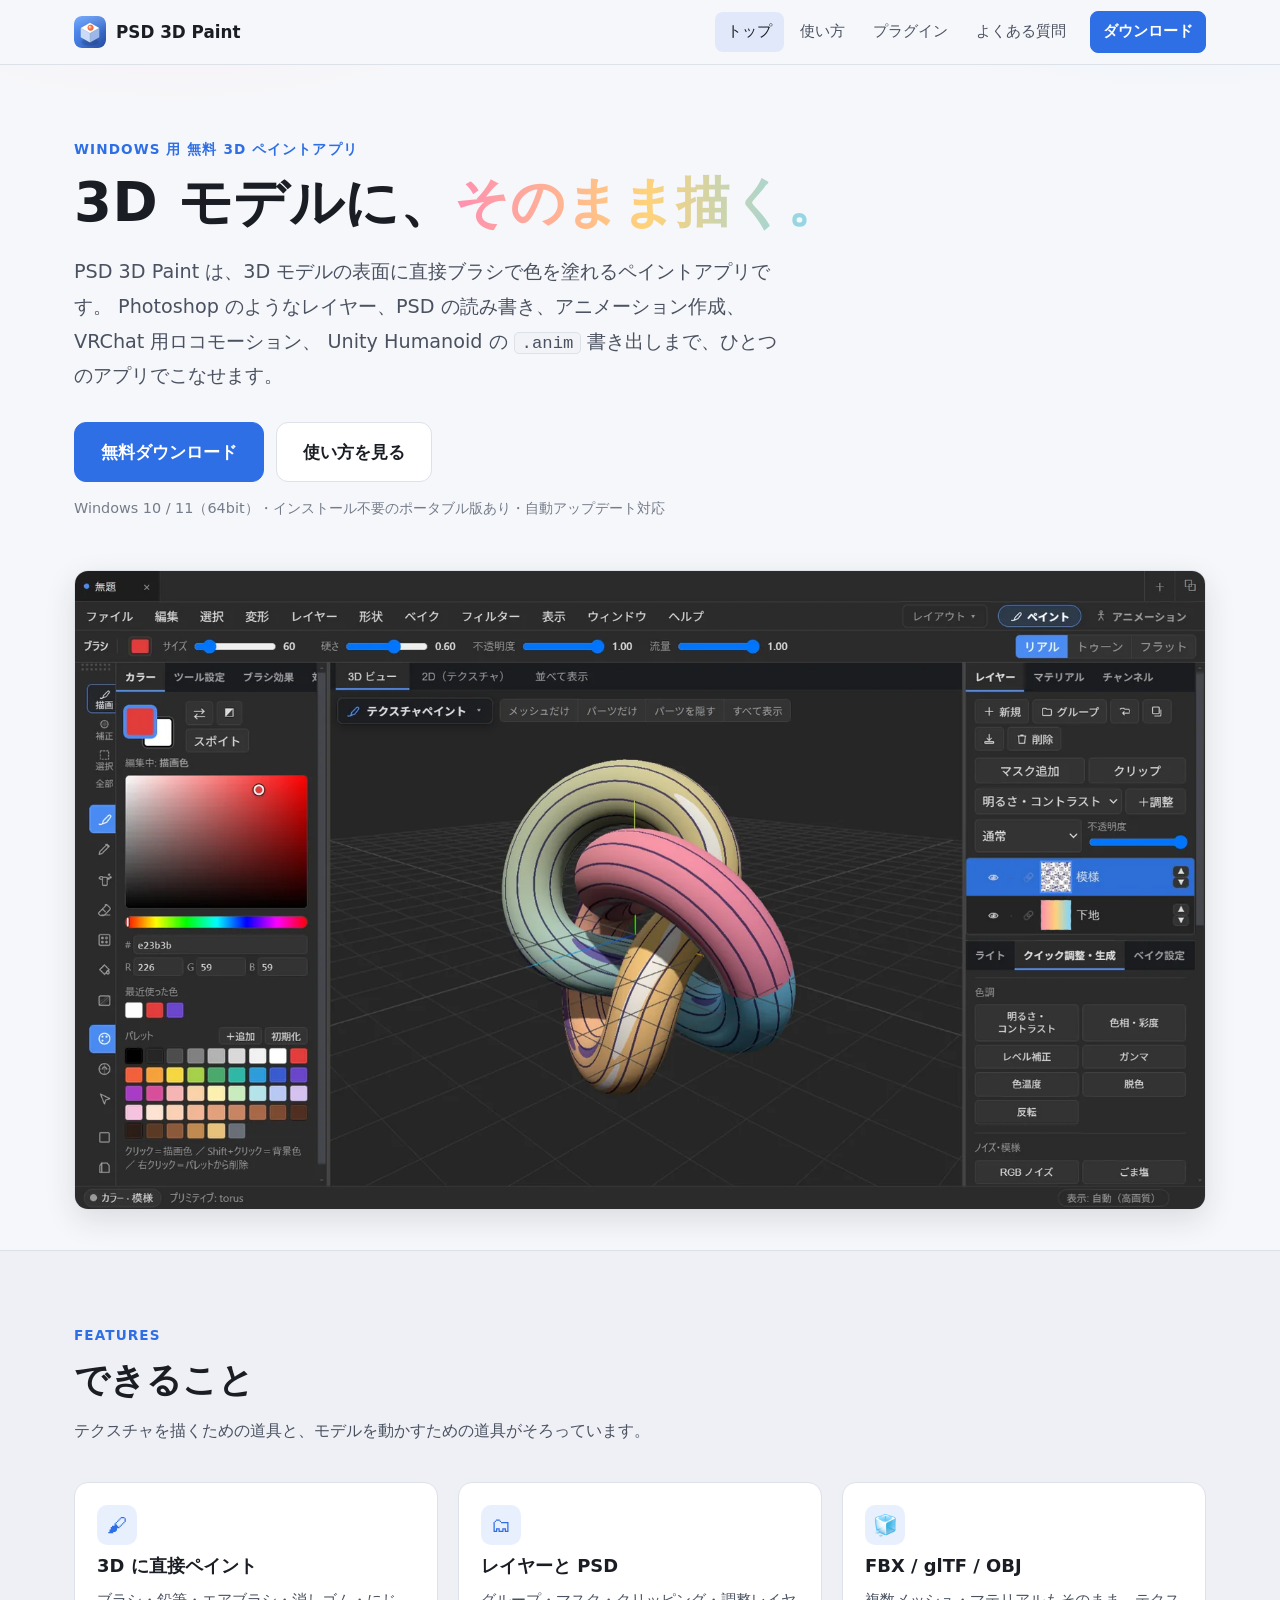
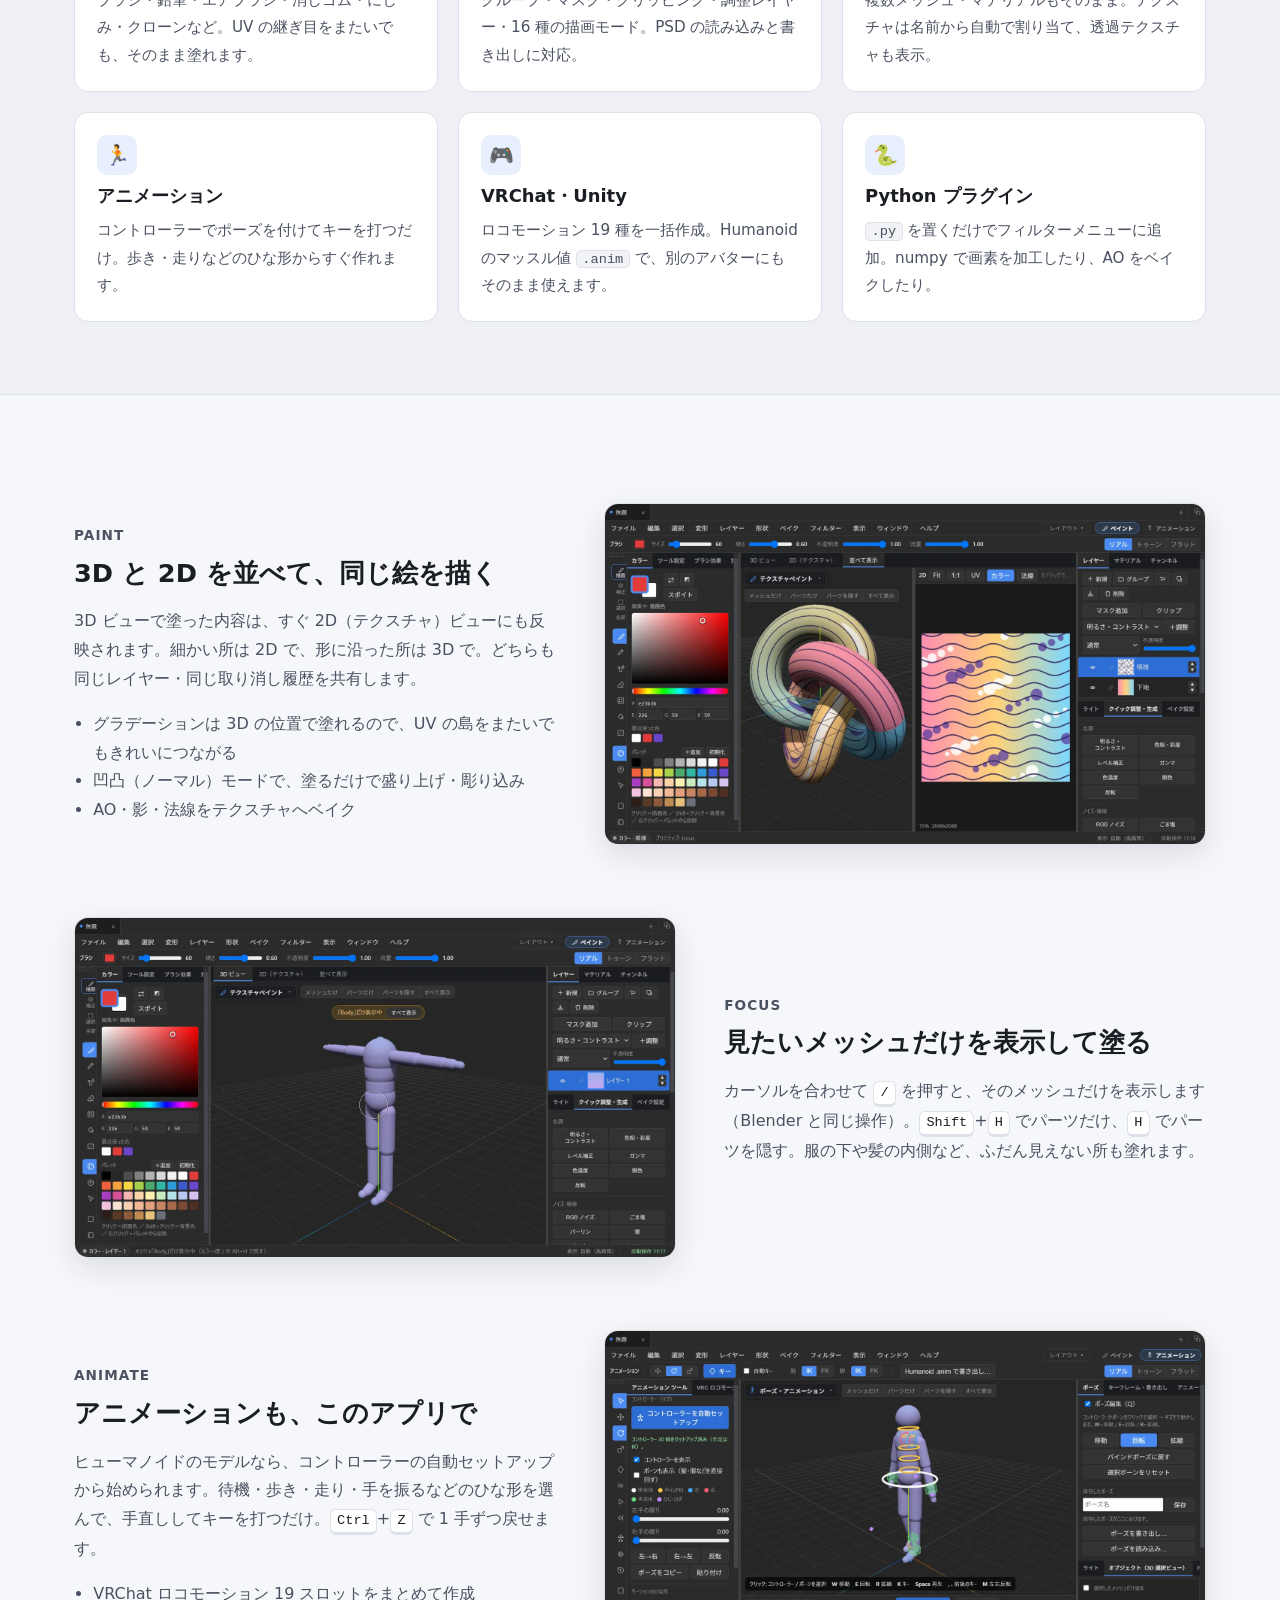
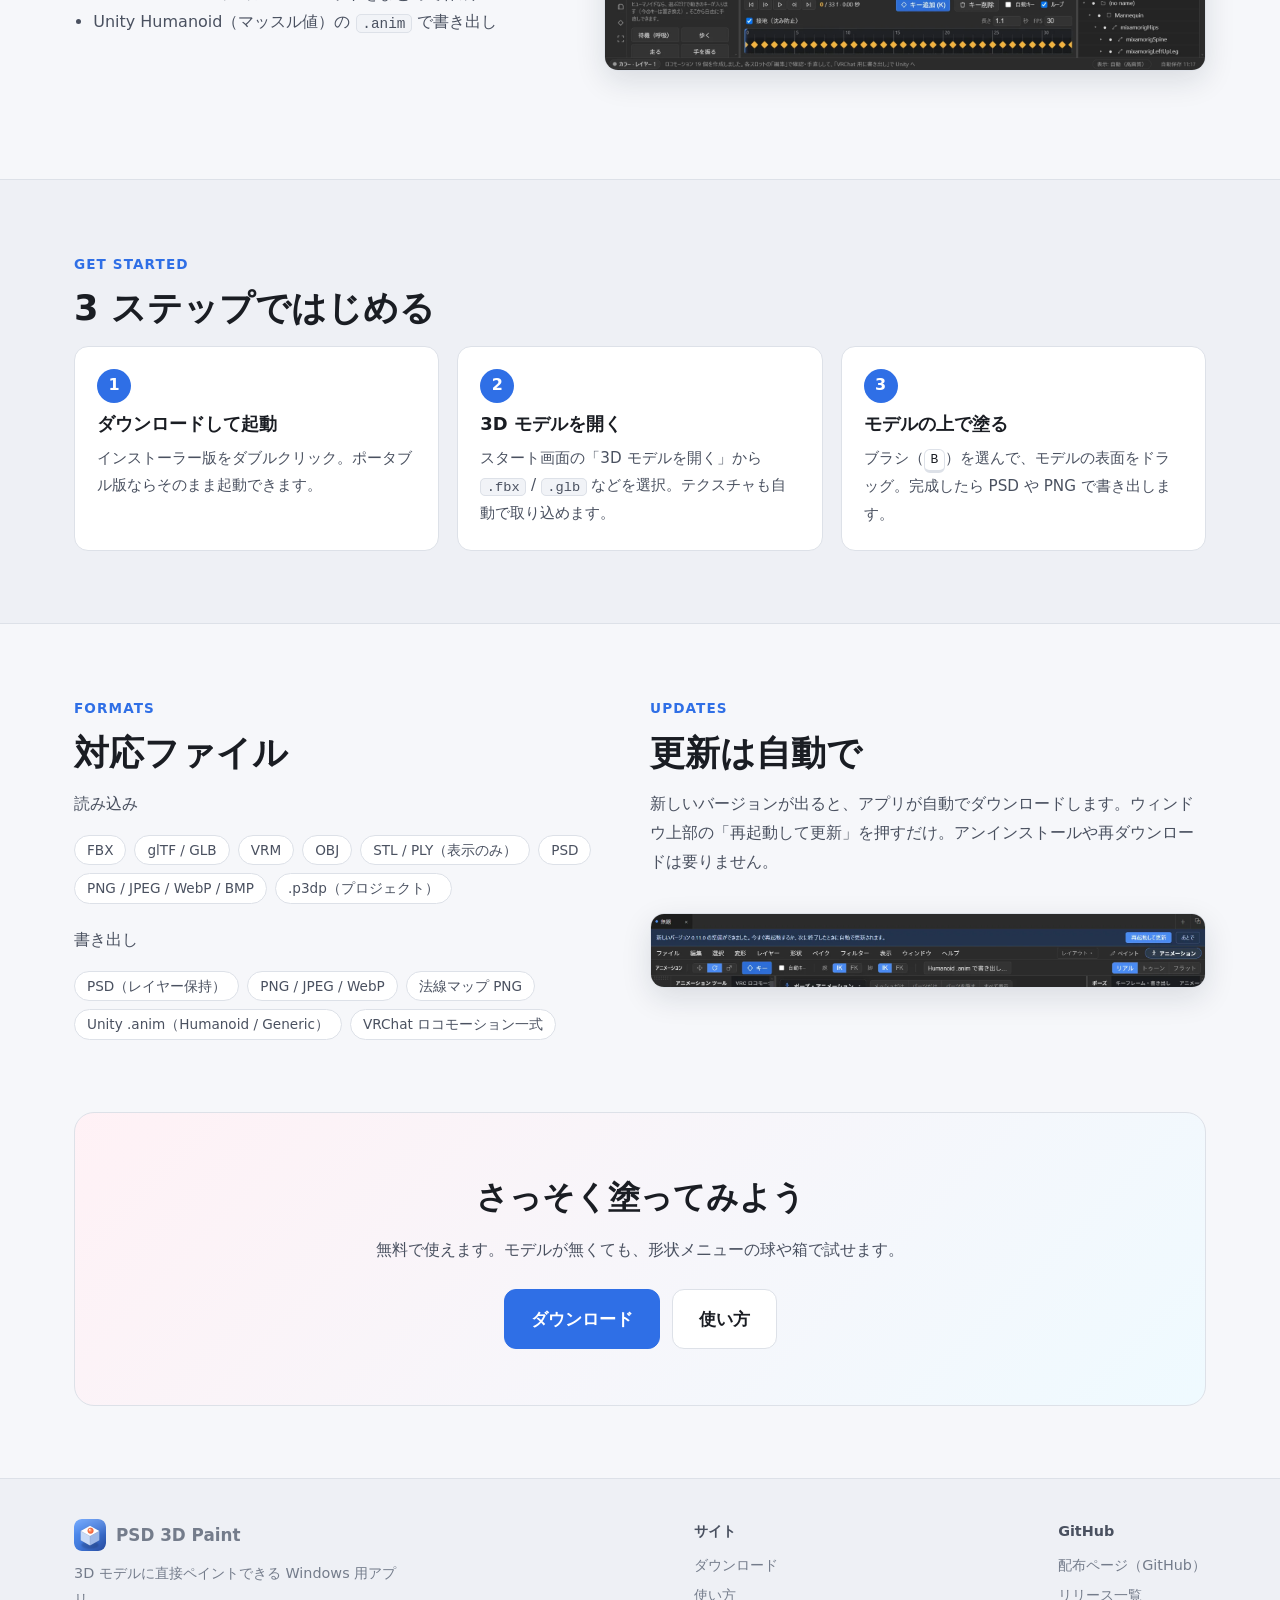
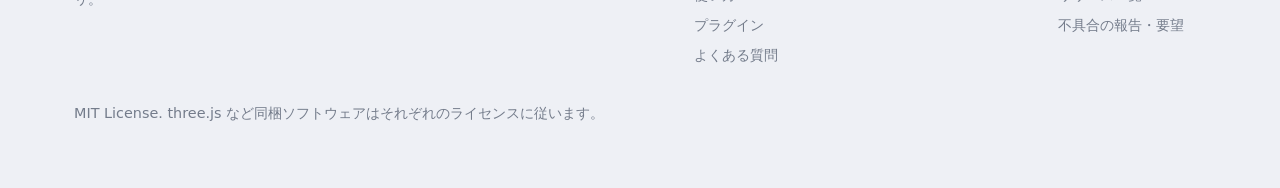
==== index.html @ db3aa848 "Website (PSD 3D Paint 0.12.1)" ====
<!doctype html>
<html lang="ja">
<head>
  <meta charset="utf-8" />
  <meta name="viewport" content="width=device-width, initial-scale=1" />
  <title>PSD 3D Paint — 3D モデルに直接ペイント</title>
  <meta name="description" content="PSD 3D Paint は 3D モデルにテクスチャを直接塗れる無料の Windows アプリ。レイヤー・PSD 対応、アニメーション作成、VRChat ロコモーション、Unity Humanoid .anim 書き出し、Python プラグイン。" />
  <meta property="og:title" content="PSD 3D Paint — 3D モデルに直接ペイント" />
  <meta property="og:description" content="3D モデルに直接塗れる。レイヤー・PSD・アニメーション・VRChat・Unity 対応の無料ペイントアプリ。" />
  <meta property="og:type" content="website" />
  <meta property="og:image" content="images/og.jpg" />
  <meta name="twitter:card" content="summary_large_image" />
  <link rel="icon" href="images/favicon.png" />
  <link rel="stylesheet" href="assets/style.css" />
</head>
<body>
  <header class="site-header">
    <div class="wrap">
      <a class="brand" href="index.html"><img src="images/icon-256.png" alt="" />PSD 3D Paint</a>
      <button class="nav-toggle" aria-label="メニュー" aria-expanded="false">☰</button>
      <nav class="nav">
        <a href="index.html" class="active">トップ</a>
        <a href="guide.html">使い方</a>
        <a href="plugins.html">プラグイン</a>
        <a href="faq.html">よくある質問</a>
        <a class="btn primary" href="download.html">ダウンロード</a>
      </nav>
    </div>
  </header>

  <main>
    <section class="hero">
      <div class="wrap">
        <p class="eyebrow">Windows 用 無料 3D ペイントアプリ</p>
        <h1>3D モデルに、<span class="grad">そのまま描く。</span></h1>
        <p class="lead">
          PSD 3D Paint は、3D モデルの表面に直接ブラシで色を塗れるペイントアプリです。
          Photoshop のようなレイヤー、PSD の読み書き、アニメーション作成、VRChat 用ロコモーション、
          Unity Humanoid の <code>.anim</code> 書き出しまで、ひとつのアプリでこなせます。
        </p>
        <div class="btn-row">
          <a class="btn primary big" href="download.html">無料ダウンロード</a>
          <a class="btn big" href="guide.html">使い方を見る</a>
        </div>
        <p class="meta">Windows 10 / 11（64bit）・インストール不要のポータブル版あり・自動アップデート対応</p>
        <div class="hero-shot shot">
          <img src="images/hero-paint.webp" width="1600" height="904" alt="PSD 3D Paint のペイント画面。中央の 3D ビューにグラデーションと模様が塗られた結び目の形のモデル、左にカラーパネル、右にレイヤーパネル。" />
        </div>
      </div>
    </section>

    <section class="block alt">
      <div class="wrap">
        <p class="eyebrow">Features</p>
        <h2 class="title">できること</h2>
        <p class="sub">テクスチャを描くための道具と、モデルを動かすための道具がそろっています。</p>
        <div class="grid c3">
          <div class="card"><div class="ico">🖌</div><h3>3D に直接ペイント</h3><p>ブラシ・鉛筆・エアブラシ・消しゴム・にじみ・クローンなど。UV の継ぎ目をまたいでも、そのまま塗れます。</p></div>
          <div class="card"><div class="ico">🗂</div><h3>レイヤーと PSD</h3><p>グループ・マスク・クリッピング・調整レイヤー・16 種の描画モード。PSD の読み込みと書き出しに対応。</p></div>
          <div class="card"><div class="ico">🧊</div><h3>FBX / glTF / OBJ</h3><p>複数メッシュ・マテリアルもそのまま。テクスチャは名前から自動で割り当て、透過テクスチャも表示。</p></div>
          <div class="card"><div class="ico">🏃</div><h3>アニメーション</h3><p>コントローラーでポーズを付けてキーを打つだけ。歩き・走りなどのひな形からすぐ作れます。</p></div>
          <div class="card"><div class="ico">🎮</div><h3>VRChat・Unity</h3><p>ロコモーション 19 種を一括作成。Humanoid のマッスル値 <code>.anim</code> で、別のアバターにもそのまま使えます。</p></div>
          <div class="card"><div class="ico">🐍</div><h3>Python プラグイン</h3><p><code>.py</code> を置くだけでフィルターメニューに追加。numpy で画素を加工したり、AO をベイクしたり。</p></div>
        </div>
      </div>
    </section>

    <section class="block">
      <div class="wrap">
        <div class="feature">
          <div class="text">
            <p class="eyebrow">Paint</p>
            <h3>3D と 2D を並べて、同じ絵を描く</h3>
            <p>3D ビューで塗った内容は、すぐ 2D（テクスチャ）ビューにも反映されます。細かい所は 2D で、形に沿った所は 3D で。どちらも同じレイヤー・同じ取り消し履歴を共有します。</p>
            <ul>
              <li>グラデーションは 3D の位置で塗れるので、UV の島をまたいでもきれいにつながる</li>
              <li>凹凸（ノーマル）モードで、塗るだけで盛り上げ・彫り込み</li>
              <li>AO・影・法線をテクスチャへベイク</li>
            </ul>
          </div>
          <div class="shot"><img src="images/split-view.webp" width="1600" height="904" loading="lazy" alt="3D ビューと 2D テクスチャビューを並べて表示した画面" /></div>
        </div>

        <div class="feature rev">
          <div class="text">
            <p class="eyebrow">Focus</p>
            <h3>見たいメッシュだけを表示して塗る</h3>
            <p>カーソルを合わせて <kbd>/</kbd> を押すと、そのメッシュだけを表示します（Blender と同じ操作）。<kbd>Shift</kbd>+<kbd>H</kbd> でパーツだけ、<kbd>H</kbd> でパーツを隠す。服の下や髪の内側など、ふだん見えない所も塗れます。</p>
          </div>
          <div class="shot"><img src="images/isolate-mesh.webp" width="1600" height="904" loading="lazy" alt="メッシュ「Body」だけを表示している 3D ビュー" /></div>
        </div>

        <div class="feature">
          <div class="text">
            <p class="eyebrow">Animate</p>
            <h3>アニメーションも、このアプリで</h3>
            <p>ヒューマノイドのモデルなら、コントローラーの自動セットアップから始められます。待機・歩き・走り・手を振るなどのひな形を選んで、手直ししてキーを打つだけ。<kbd>Ctrl</kbd>+<kbd>Z</kbd> で 1 手ずつ戻せます。</p>
            <ul>
              <li>VRChat ロコモーション 19 スロットをまとめて作成</li>
              <li>Unity Humanoid（マッスル値）の <code>.anim</code> で書き出し</li>
            </ul>
          </div>
          <div class="shot"><img src="images/anim-workspace.webp" width="1600" height="904" loading="lazy" alt="アニメーション ワークスペース。人形のモデルが歩くポーズで、下にキーフレームのタイムライン" /></div>
        </div>
      </div>
    </section>

    <section class="block alt">
      <div class="wrap">
        <p class="eyebrow">Get started</p>
        <h2 class="title">3 ステップではじめる</h2>
        <div class="steps">
          <div class="card"><h3>ダウンロードして起動</h3><p>インストーラー版をダブルクリック。ポータブル版ならそのまま起動できます。</p></div>
          <div class="card"><h3>3D モデルを開く</h3><p>スタート画面の「3D モデルを開く」から <code>.fbx</code> / <code>.glb</code> などを選択。テクスチャも自動で取り込めます。</p></div>
          <div class="card"><h3>モデルの上で塗る</h3><p>ブラシ（<kbd>B</kbd>）を選んで、モデルの表面をドラッグ。完成したら PSD や PNG で書き出します。</p></div>
        </div>
      </div>
    </section>

    <section class="block">
      <div class="wrap">
        <div class="grid c2">
          <div>
            <p class="eyebrow">Formats</p>
            <h2 class="title">対応ファイル</h2>
            <p class="sub" style="margin-bottom:16px">読み込み</p>
            <div class="tags">
              <span class="tag">FBX</span><span class="tag">glTF / GLB</span><span class="tag">VRM</span><span class="tag">OBJ</span><span class="tag">STL / PLY（表示のみ）</span>
              <span class="tag">PSD</span><span class="tag">PNG / JPEG / WebP / BMP</span><span class="tag">.p3dp（プロジェクト）</span>
            </div>
            <p class="sub" style="margin:22px 0 16px">書き出し</p>
            <div class="tags">
              <span class="tag">PSD（レイヤー保持）</span><span class="tag">PNG / JPEG / WebP</span><span class="tag">法線マップ PNG</span>
              <span class="tag">Unity .anim（Humanoid / Generic）</span><span class="tag">VRChat ロコモーション一式</span>
            </div>
          </div>
          <div>
            <p class="eyebrow">Updates</p>
            <h2 class="title">更新は自動で</h2>
            <p class="sub">新しいバージョンが出ると、アプリが自動でダウンロードします。ウィンドウ上部の「再起動して更新」を押すだけ。アンインストールや再ダウンロードは要りません。</p>
            <div class="shot"><img src="images/update-banner.webp" width="1600" height="211" loading="lazy" alt="「新しいバージョンの準備ができました」と表示された更新バー" /></div>
          </div>
        </div>
      </div>
    </section>

    <section class="block" style="padding-top:0">
      <div class="wrap">
        <div class="cta">
          <h2>さっそく塗ってみよう</h2>
          <p>無料で使えます。モデルが無くても、形状メニューの球や箱で試せます。</p>
          <div class="btn-row">
            <a class="btn primary big" href="download.html">ダウンロード</a>
            <a class="btn big" href="guide.html">使い方</a>
          </div>
        </div>
      </div>
    </section>
  </main>

  <footer class="site-footer">
    <div class="wrap">
      <div class="cols">
        <div>
          <a class="brand" href="index.html"><img src="images/icon-256.png" alt="" />PSD 3D Paint</a>
          <p style="margin:10px 0 0;max-width:340px">3D モデルに直接ペイントできる Windows 用アプリ。</p>
        </div>
        <div><h4>サイト</h4><ul><li><a href="download.html">ダウンロード</a></li><li><a href="guide.html">使い方</a></li><li><a href="plugins.html">プラグイン</a></li><li><a href="faq.html">よくある質問</a></li></ul></div>
        <div><h4>GitHub</h4><ul><li><a class="gh-link" data-gh="repo">配布ページ（GitHub）</a></li><li><a class="gh-link" data-gh="releases">リリース一覧</a></li><li><a class="gh-link" data-gh="issues">不具合の報告・要望</a></li></ul></div>
      </div>
      <p class="fine">MIT License. three.js など同梱ソフトウェアはそれぞれのライセンスに従います。</p>
    </div>
  </footer>
  <script src="assets/config.js"></script>
  <script src="assets/site.js"></script>
</body>
</html>
---- assets/style.css ----
/* PSD 3D Paint — website styles (no build step; plain CSS) */
:root {
  --bg: #121418;
  --bg-2: #181b21;
  --panel: #1e222a;
  --panel-2: #252a33;
  --line: #2f3540;
  --text: #e8ebf0;
  --text-2: #aab2bf;
  --text-3: #7d8696;
  --accent: #4d8dff;
  --accent-2: #7aa9ff;
  --accent-soft: rgba(77, 141, 255, 0.14);
  --pink: #ff8fb1;
  --gold: #ffd27a;
  --cyan: #7ad7ff;
  --ok: #4cc38a;
  --warn: #f0b44c;
  --code-bg: #0d0f13;
  --shadow: 0 10px 40px rgba(0, 0, 0, 0.45);
  --radius: 14px;
  --maxw: 1180px;
  color-scheme: dark;
}
@media (prefers-color-scheme: light) {
  :root:not([data-theme="dark"]) {
    --bg: #f6f7fa;
    --bg-2: #eef0f5;
    --panel: #ffffff;
    --panel-2: #f1f3f7;
    --line: #dde1e8;
    --text: #1a1d23;
    --text-2: #4a5160;
    --text-3: #747c8b;
    --accent: #2f6fe6;
    --accent-2: #2f6fe6;
    --accent-soft: rgba(47, 111, 230, 0.1);
    --code-bg: #f1f3f7;
    --shadow: 0 10px 30px rgba(20, 30, 50, 0.12);
    color-scheme: light;
  }
}
:root[data-theme="light"] {
  --bg: #f6f7fa; --bg-2: #eef0f5; --panel: #ffffff; --panel-2: #f1f3f7; --line: #dde1e8;
  --text: #1a1d23; --text-2: #4a5160; --text-3: #747c8b; --accent: #2f6fe6; --accent-2: #2f6fe6;
  --accent-soft: rgba(47, 111, 230, 0.1); --code-bg: #f1f3f7; --shadow: 0 10px 30px rgba(20, 30, 50, 0.12);
  color-scheme: light;
}

* { box-sizing: border-box; }
html { scroll-behavior: smooth; scroll-padding-top: 76px; }
body {
  margin: 0;
  background: var(--bg);
  color: var(--text);
  font-family: "Noto Sans JP", "Yu Gothic UI", "Hiragino Sans", "Meiryo", system-ui, sans-serif;
  font-size: 16px;
  line-height: 1.8;
  -webkit-font-smoothing: antialiased;
  overflow-x: hidden;
}
img { max-width: 100%; height: auto; display: block; }
a { color: var(--accent-2); text-decoration: none; }
a:hover { text-decoration: underline; }
code, kbd, pre { font-family: "Cascadia Code", Consolas, "BIZ UDGothic", monospace; }
code { background: var(--panel-2); border: 1px solid var(--line); border-radius: 5px; padding: 0.05em 0.4em; font-size: 0.9em; }
kbd {
  display: inline-block; min-width: 1.6em; text-align: center;
  background: var(--panel); border: 1px solid var(--line); border-bottom-width: 3px;
  border-radius: 6px; padding: 0 0.45em; font-size: 0.85em; line-height: 1.6; color: var(--text);
}
pre {
  background: var(--code-bg); border: 1px solid var(--line); border-radius: 10px;
  padding: 16px 18px; overflow-x: auto; font-size: 0.88rem; line-height: 1.65; margin: 1em 0 1.4em;
}
pre code { background: none; border: 0; padding: 0; font-size: inherit; }
.wrap { max-width: var(--maxw); margin: 0 auto; padding: 0 24px; }
@media (max-width: 640px) { .wrap { padding: 0 16px; } }

/* ---------------------------------------------------------------- header */
.site-header {
  position: sticky; top: 0; z-index: 50;
  background: color-mix(in srgb, var(--bg) 82%, transparent);
  backdrop-filter: saturate(160%) blur(12px);
  border-bottom: 1px solid var(--line);
}
.site-header .wrap { display: flex; align-items: center; gap: 20px; height: 64px; }
.brand { display: flex; align-items: center; gap: 10px; color: var(--text); font-weight: 700; font-size: 1.05rem; white-space: nowrap; }
.brand:hover { text-decoration: none; }
.brand img { width: 32px; height: 32px; border-radius: 8px; }
.nav { display: flex; gap: 4px; margin-left: auto; align-items: center; }
.nav a { color: var(--text-2); padding: 6px 12px; border-radius: 8px; font-size: 0.95rem; white-space: nowrap; }
.nav a:hover { background: var(--panel-2); color: var(--text); text-decoration: none; }
.nav a.active { color: var(--text); background: var(--accent-soft); }
.nav .btn { margin-left: 8px; }
.nav-toggle { display: none; margin-left: auto; background: none; border: 1px solid var(--line); color: var(--text); border-radius: 8px; padding: 6px 10px; font-size: 1rem; cursor: pointer; }
@media (max-width: 860px) {
  .nav-toggle { display: block; }
  .nav {
    display: none; position: absolute; top: 64px; left: 0; right: 0; flex-direction: column; align-items: stretch;
    background: var(--bg); border-bottom: 1px solid var(--line); padding: 10px 16px 16px; gap: 2px;
  }
  .nav.open { display: flex; }
  .nav .btn { margin: 8px 0 0; text-align: center; }
}

/* ---------------------------------------------------------------- buttons */
.btn {
  display: inline-flex; align-items: center; justify-content: center; gap: 8px;
  padding: 10px 20px; border-radius: 10px; font-weight: 600; font-size: 0.98rem;
  border: 1px solid var(--line); background: var(--panel); color: var(--text); cursor: pointer;
  transition: transform 0.12s ease, background 0.12s ease, border-color 0.12s ease;
}
.btn:hover { text-decoration: none; border-color: var(--text-3); transform: translateY(-1px); }
.btn.primary { background: var(--accent); border-color: var(--accent); color: #fff; }
.btn.primary:hover { background: color-mix(in srgb, var(--accent) 88%, white); }
.btn.big { padding: 14px 26px; font-size: 1.05rem; border-radius: 12px; }
.btn small { font-weight: 400; opacity: 0.8; }
.btn-row { display: flex; flex-wrap: wrap; gap: 12px; }

/* ---------------------------------------------------------------- hero */
.hero { position: relative; padding: 72px 0 40px; overflow: hidden; }
.hero::before {
  content: ""; position: absolute; inset: -40% -10% auto -10%; height: 680px; z-index: -1;
  background:
    radial-gradient(40% 50% at 20% 40%, rgba(255, 143, 177, 0.20), transparent 70%),
    radial-gradient(40% 50% at 55% 30%, rgba(255, 210, 122, 0.14), transparent 70%),
    radial-gradient(40% 50% at 85% 40%, rgba(122, 215, 255, 0.18), transparent 70%);
}
.hero h1 { font-size: clamp(2rem, 5vw, 3.4rem); line-height: 1.25; margin: 0 0 18px; letter-spacing: 0.01em; }
.hero h1 .grad { background: linear-gradient(90deg, var(--pink), var(--gold), var(--cyan)); -webkit-background-clip: text; background-clip: text; color: transparent; }
.hero .lead { font-size: clamp(1rem, 2vw, 1.2rem); color: var(--text-2); max-width: 720px; margin: 0 0 28px; }
.hero .meta { margin-top: 14px; color: var(--text-3); font-size: 0.9rem; }
.hero-shot { margin-top: 48px; }
.shot {
  border-radius: var(--radius); border: 1px solid var(--line); box-shadow: var(--shadow);
  overflow: hidden; background: var(--panel);
}
.shot img { width: 100%; }
figure { margin: 1.4em 0; }
figcaption { color: var(--text-3); font-size: 0.88rem; margin-top: 10px; text-align: center; }

/* ---------------------------------------------------------------- sections */
section.block { padding: 72px 0; }
section.block.alt { background: var(--bg-2); border-top: 1px solid var(--line); border-bottom: 1px solid var(--line); }
.eyebrow { color: var(--accent-2); font-weight: 700; font-size: 0.85rem; letter-spacing: 0.08em; text-transform: uppercase; margin: 0 0 8px; }
h2.title { font-size: clamp(1.5rem, 3.2vw, 2.2rem); line-height: 1.35; margin: 0 0 14px; }
p.sub { color: var(--text-2); max-width: 760px; margin: 0 0 36px; }

.grid { display: grid; gap: 20px; }
.grid.c2 { grid-template-columns: repeat(2, minmax(0, 1fr)); }
.grid.c3 { grid-template-columns: repeat(3, minmax(0, 1fr)); }
.grid.c4 { grid-template-columns: repeat(4, minmax(0, 1fr)); }
@media (max-width: 960px) { .grid.c3, .grid.c4 { grid-template-columns: repeat(2, minmax(0, 1fr)); } }
@media (max-width: 640px) { .grid.c2, .grid.c3, .grid.c4 { grid-template-columns: 1fr; } }

.card {
  background: var(--panel); border: 1px solid var(--line); border-radius: var(--radius);
  padding: 22px; display: flex; flex-direction: column; gap: 8px; min-width: 0;
}
.card h3 { margin: 0; font-size: 1.12rem; line-height: 1.45; }
.card p { margin: 0; color: var(--text-2); font-size: 0.95rem; }
.card .ico { width: 40px; height: 40px; border-radius: 10px; display: grid; place-items: center; background: var(--accent-soft); color: var(--accent-2); font-size: 1.25rem; }
.card.media { padding: 0; overflow: hidden; }
.card.media .body { padding: 18px 22px 22px; display: flex; flex-direction: column; gap: 6px; }
.card.media img { border-bottom: 1px solid var(--line); aspect-ratio: 16 / 9; object-fit: cover; object-position: center; }

/* alternating feature rows */
.feature { display: grid; grid-template-columns: 1fr 1.25fr; gap: 48px; align-items: center; padding: 36px 0; }
.feature.rev { grid-template-columns: 1.25fr 1fr; }
.feature.rev .text { order: 2; }
.feature h3 { font-size: clamp(1.25rem, 2.4vw, 1.6rem); margin: 0 0 12px; line-height: 1.4; }
.feature p, .feature li { color: var(--text-2); }
.feature ul { padding-left: 1.2em; margin: 0.6em 0 0; }
@media (max-width: 860px) {
  .feature, .feature.rev { grid-template-columns: 1fr; gap: 20px; }
  .feature.rev .text { order: 0; }
}

.steps { counter-reset: step; display: grid; gap: 18px; grid-template-columns: repeat(3, minmax(0, 1fr)); }
.steps .card::before {
  counter-increment: step; content: counter(step);
  width: 34px; height: 34px; border-radius: 50%; display: grid; place-items: center;
  background: var(--accent); color: #fff; font-weight: 700;
}
@media (max-width: 860px) { .steps { grid-template-columns: 1fr; } }

.tags { display: flex; flex-wrap: wrap; gap: 8px; }
.tag { border: 1px solid var(--line); background: var(--panel); border-radius: 999px; padding: 2px 12px; font-size: 0.85rem; color: var(--text-2); }

.cta {
  text-align: center; padding: 56px 24px; border-radius: 20px; border: 1px solid var(--line);
  background: linear-gradient(135deg, rgba(255, 143, 177, 0.12), rgba(122, 215, 255, 0.12)), var(--panel);
}
.cta h2 { margin: 0 0 10px; font-size: clamp(1.4rem, 3vw, 2rem); }
.cta p { color: var(--text-2); margin: 0 0 24px; }
.cta .btn-row { justify-content: center; }

/* ---------------------------------------------------------------- page head */
.page-head { padding: 56px 0 28px; border-bottom: 1px solid var(--line); }
.page-head h1 { margin: 0 0 8px; font-size: clamp(1.7rem, 4vw, 2.5rem); line-height: 1.3; }
.page-head p { margin: 0; color: var(--text-2); max-width: 760px; }

/* ---------------------------------------------------------------- docs layout */
.docs { display: grid; grid-template-columns: 240px minmax(0, 1fr); gap: 48px; padding: 36px 0 80px; }
.toc { position: sticky; top: 84px; align-self: start; max-height: calc(100vh - 100px); overflow: auto; font-size: 0.92rem; padding-right: 6px; }
.toc .toc-title { font-weight: 700; color: var(--text-3); font-size: 0.8rem; letter-spacing: 0.08em; margin: 0 0 8px; }
.toc ol, .toc ul { list-style: none; margin: 0; padding: 0; }
.toc a { display: block; color: var(--text-2); padding: 4px 10px; border-left: 2px solid var(--line); }
.toc a:hover { color: var(--text); text-decoration: none; border-left-color: var(--text-3); }
.toc a.current { color: var(--accent-2); border-left-color: var(--accent); background: var(--accent-soft); }
@media (max-width: 960px) {
  .docs { grid-template-columns: 1fr; gap: 16px; }
  .toc { position: static; max-height: none; border: 1px solid var(--line); border-radius: 12px; padding: 14px; background: var(--panel); }
}
.content { min-width: 0; }
.content > section { padding-bottom: 28px; margin-bottom: 28px; border-bottom: 1px solid var(--line); }
.content > section:last-child { border-bottom: 0; }
.content h2 { font-size: 1.6rem; margin: 0 0 14px; line-height: 1.4; }
.content h3 { font-size: 1.15rem; margin: 1.6em 0 0.5em; }
.content p, .content li { color: var(--text-2); }
.content strong { color: var(--text); }
.content ul, .content ol { padding-left: 1.4em; }
.content li { margin: 0.25em 0; }
.content .shot { margin: 1.2em 0; }
.content .shot.narrow { max-width: 460px; }
.content .shot.mid { max-width: 760px; }
.inline-shots { display: flex; flex-wrap: wrap; gap: 18px; align-items: flex-start; }
.inline-shots figure { margin: 0; flex: 1 1 260px; }

table { width: 100%; border-collapse: collapse; margin: 1em 0 1.4em; font-size: 0.94rem; display: block; overflow-x: auto; }
thead { background: var(--panel-2); }
th, td { text-align: left; padding: 9px 14px; border: 1px solid var(--line); vertical-align: top; }
th { font-weight: 600; white-space: nowrap; }
td { color: var(--text-2); }
table.keys td:first-child { white-space: nowrap; }

.note, .tip, .warn {
  border: 1px solid var(--line); border-left: 4px solid var(--accent); background: var(--panel);
  border-radius: 10px; padding: 12px 16px; margin: 1.2em 0; color: var(--text-2); font-size: 0.95rem;
}
.tip { border-left-color: var(--ok); }
.warn { border-left-color: var(--warn); }
.note strong, .tip strong, .warn strong { color: var(--text); }

/* ---------------------------------------------------------------- download */
.dl-grid { display: grid; grid-template-columns: repeat(2, minmax(0, 1fr)); gap: 20px; }
@media (max-width: 760px) { .dl-grid { grid-template-columns: 1fr; } }
.dl-card { position: relative; padding: 28px; gap: 12px; }
.dl-card.recommended { border-color: var(--accent); box-shadow: 0 0 0 1px var(--accent) inset; }
.dl-card .badge { position: absolute; top: -12px; left: 24px; background: var(--accent); color: #fff; font-size: 0.8rem; font-weight: 700; padding: 3px 12px; border-radius: 999px; }
.dl-card .file { font-family: Consolas, monospace; font-size: 0.85rem; color: var(--text-3); word-break: break-all; }
.dl-card ul { margin: 4px 0 8px; padding-left: 1.2em; color: var(--text-2); font-size: 0.95rem; }
.release-info { display: flex; flex-wrap: wrap; gap: 8px 22px; color: var(--text-2); font-size: 0.95rem; margin: 0 0 26px; }
.release-info b { color: var(--text); }
.notice { border: 1px dashed var(--warn); color: var(--text-2); background: color-mix(in srgb, var(--warn) 8%, transparent); border-radius: 12px; padding: 14px 18px; margin: 0 0 24px; }
.notice[hidden] { display: none; }

/* ---------------------------------------------------------------- faq */
details.qa { border: 1px solid var(--line); border-radius: 12px; background: var(--panel); margin: 0 0 12px; }
details.qa summary { cursor: pointer; padding: 16px 20px; font-weight: 600; list-style: none; display: flex; gap: 10px; align-items: flex-start; }
details.qa summary::-webkit-details-marker { display: none; }
details.qa summary::before { content: "Q"; color: var(--accent-2); font-weight: 800; flex: 0 0 auto; }
details.qa summary::after { content: "+"; margin-left: auto; color: var(--text-3); font-weight: 400; font-size: 1.2rem; line-height: 1.4; }
details.qa[open] summary::after { content: "−"; }
details.qa .a { padding: 0 20px 16px 44px; color: var(--text-2); }
details.qa .a p { margin: 0.4em 0; }
h2.faq-group { font-size: 1.2rem; margin: 36px 0 14px; color: var(--text); }

/* ---------------------------------------------------------------- footer */
.site-footer { border-top: 1px solid var(--line); padding: 40px 0 48px; color: var(--text-3); font-size: 0.9rem; background: var(--bg-2); }
.site-footer .cols { display: flex; flex-wrap: wrap; gap: 28px 56px; justify-content: space-between; }
.site-footer h4 { color: var(--text-2); margin: 0 0 8px; font-size: 0.9rem; }
.site-footer ul { list-style: none; margin: 0; padding: 0; }
.site-footer li { margin: 4px 0; }
.site-footer a { color: var(--text-3); }
.site-footer a:hover { color: var(--text); }
.site-footer .fine { margin-top: 28px; }

.gh-link[data-missing] { opacity: 0.5; pointer-events: none; }
.sr-only { position: absolute; width: 1px; height: 1px; overflow: hidden; clip: rect(0 0 0 0); }
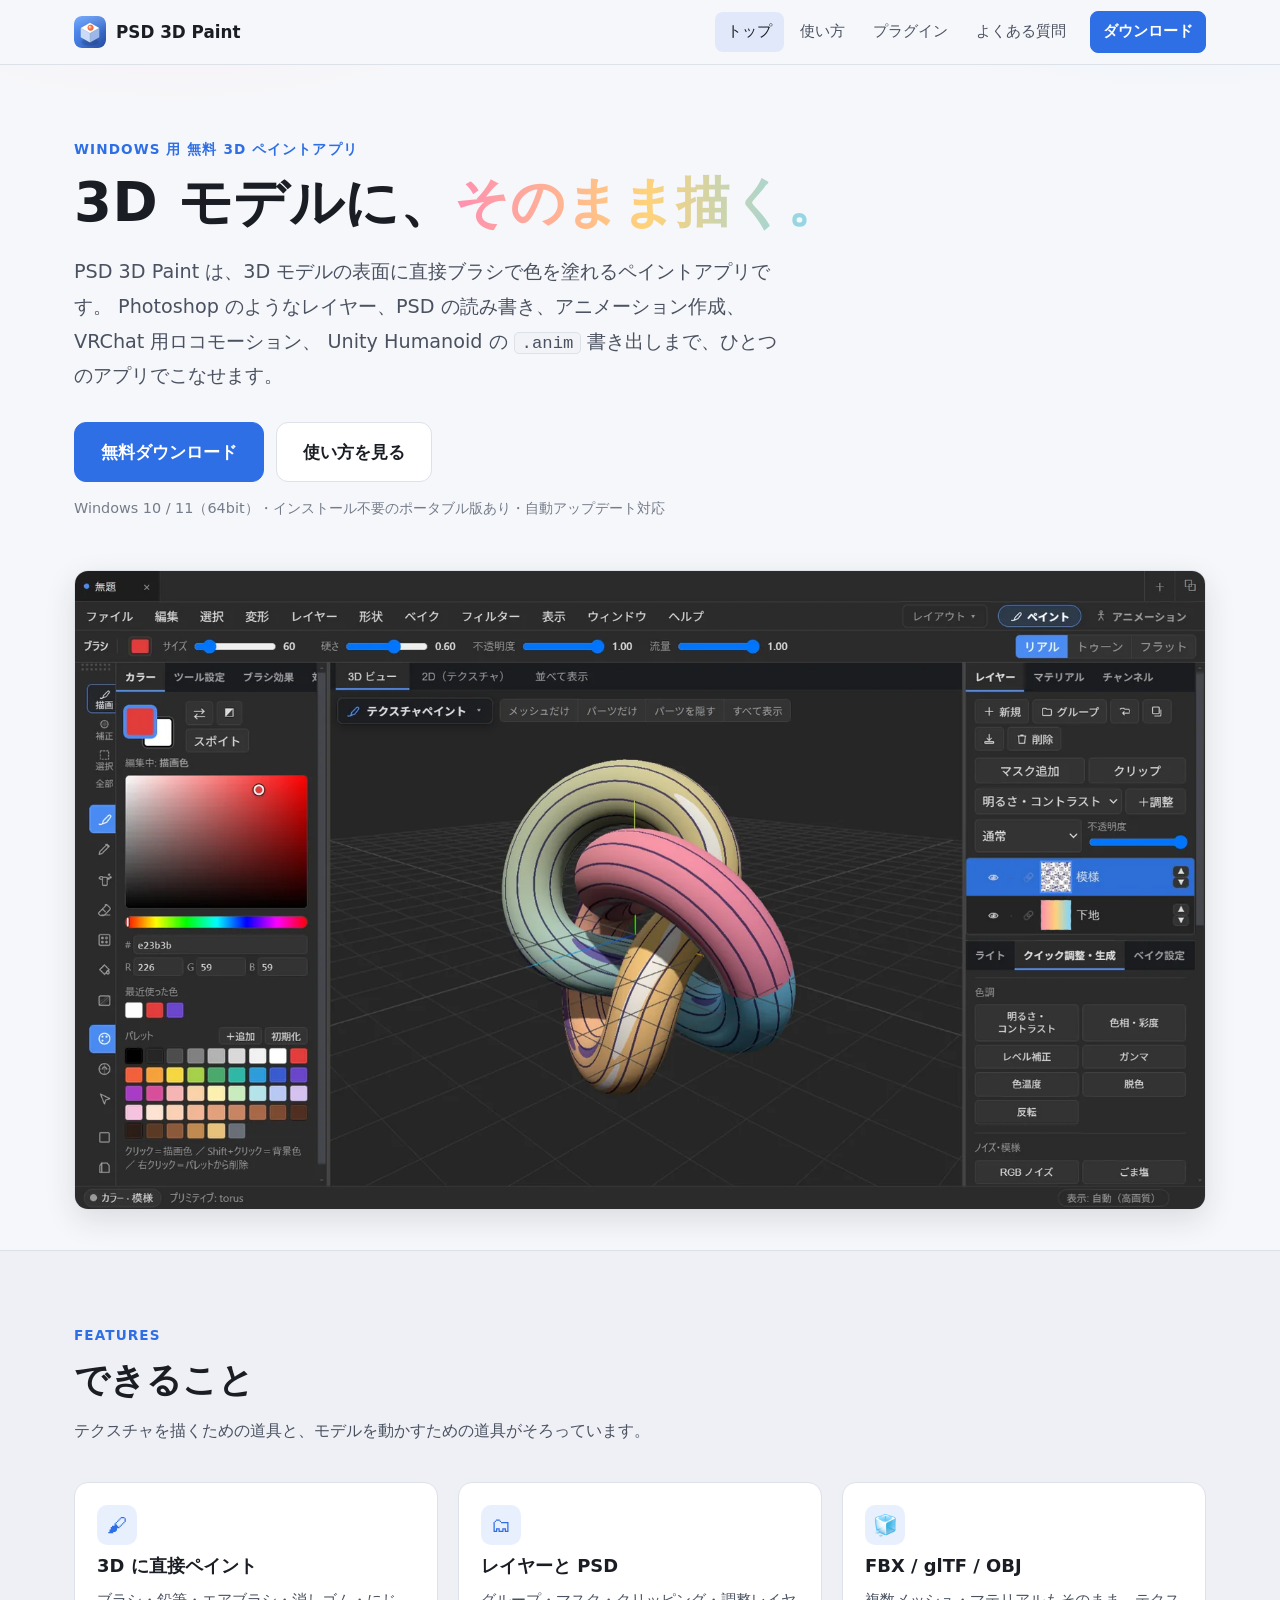
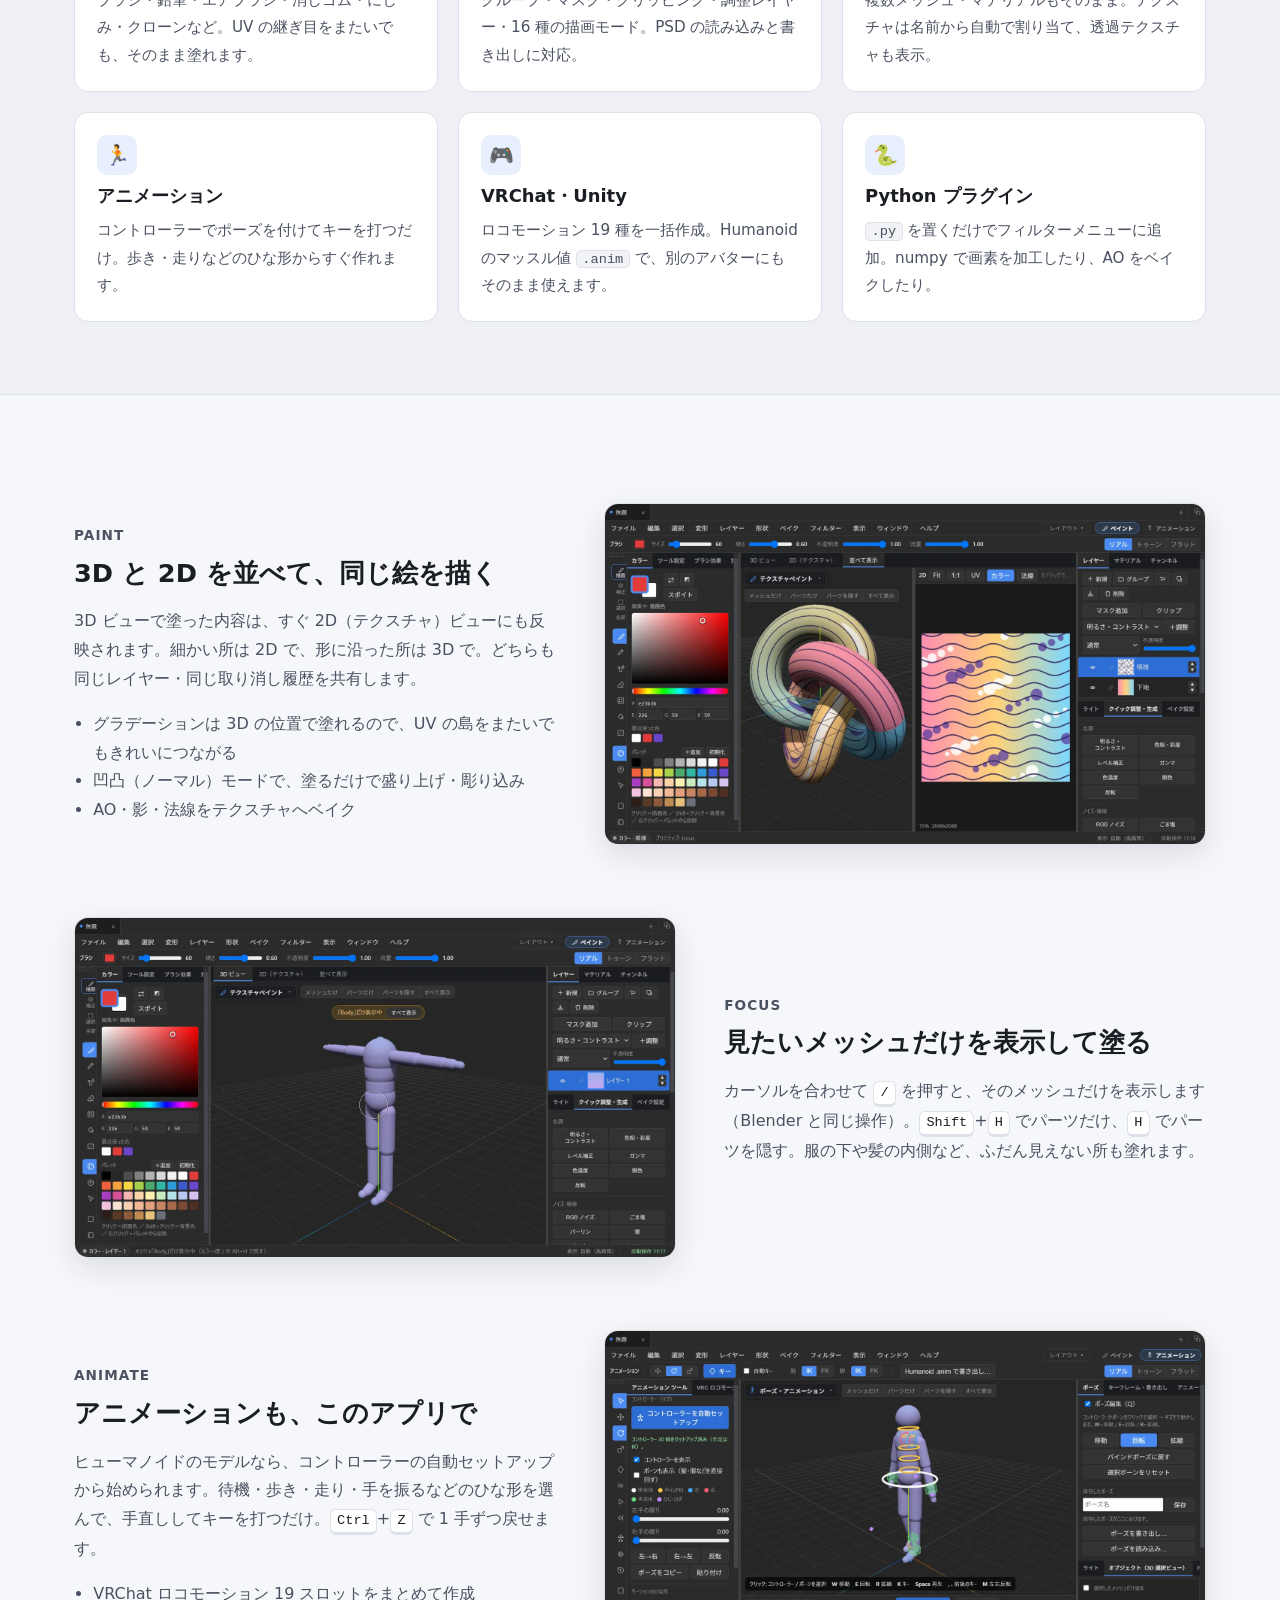
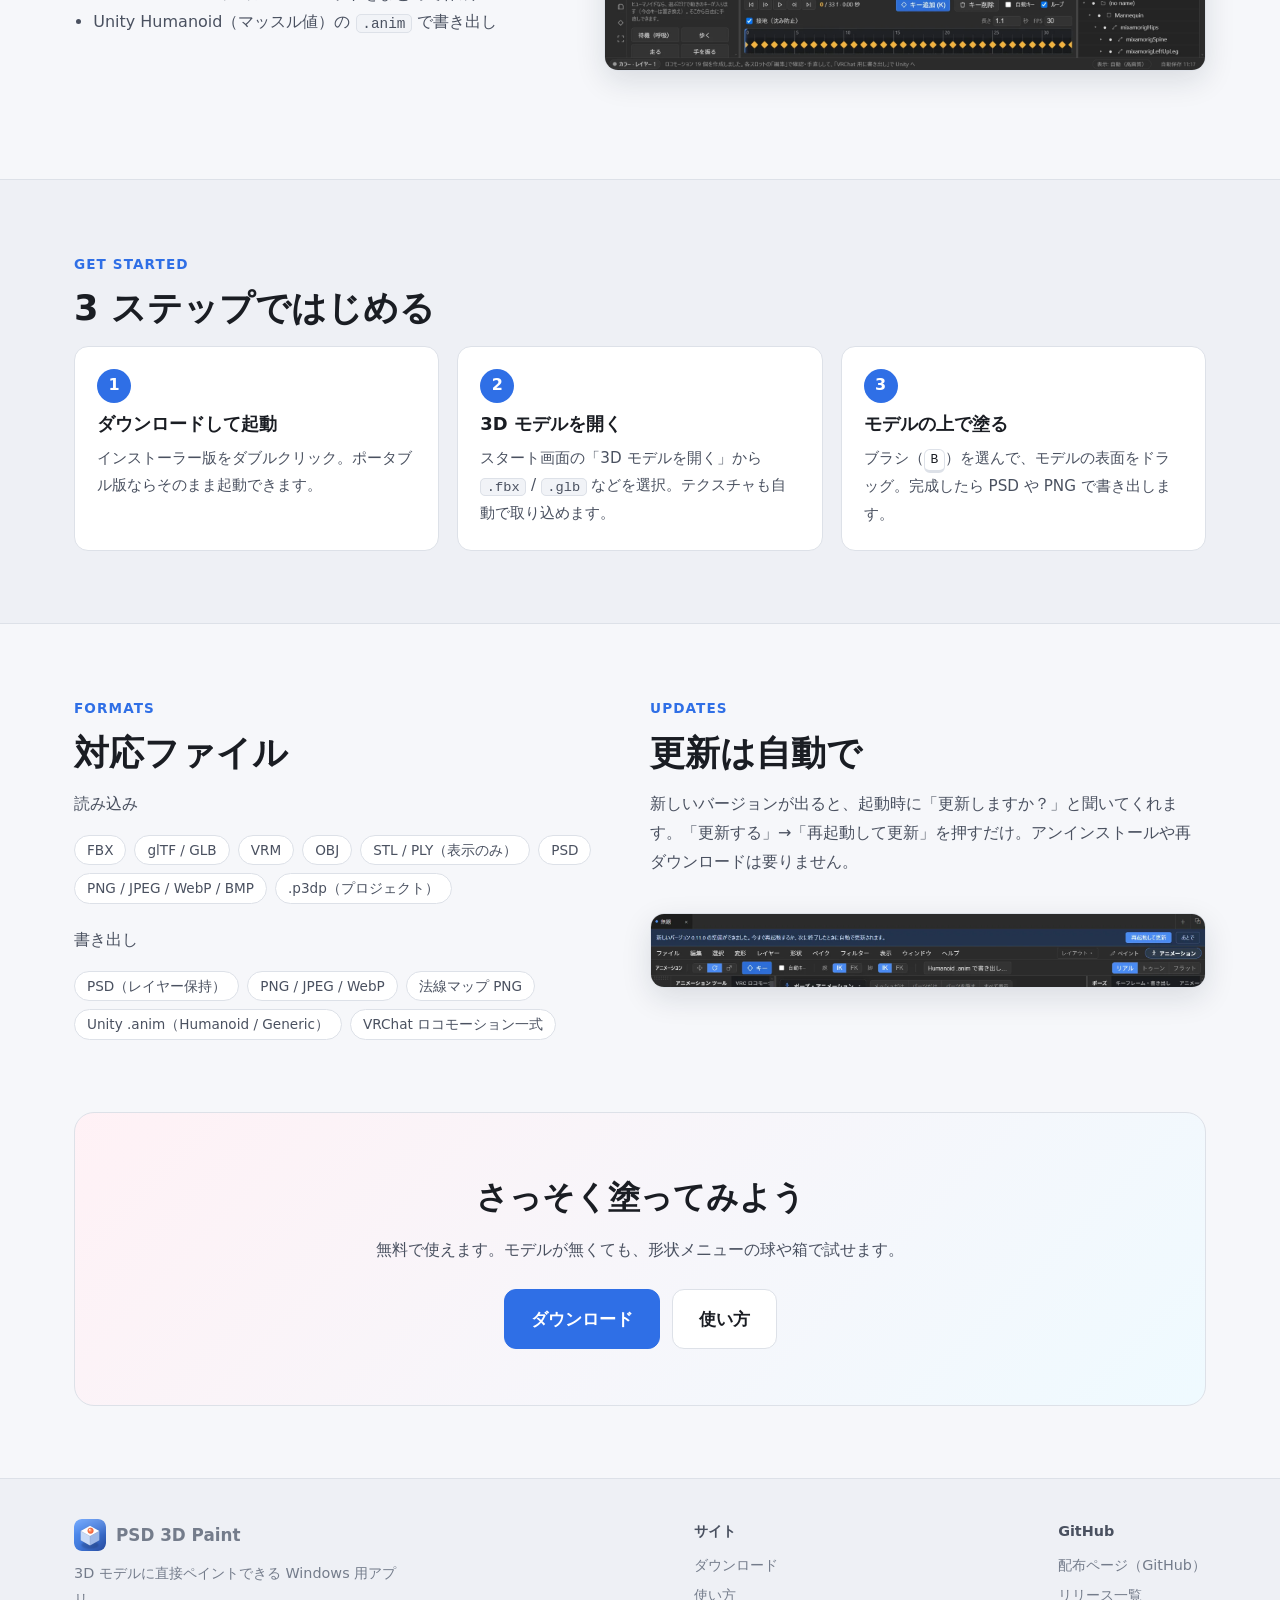
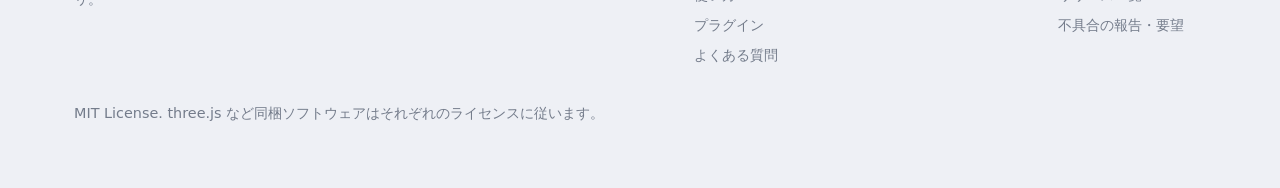
==== commit 92c8f0fa: "Website (PSD 3D Paint 0.12.1)" ====
--- a/index.html
+++ b/index.html
@@ -137,7 +137,7 @@
           <div>
             <p class="eyebrow">Updates</p>
             <h2 class="title">更新は自動で</h2>
-            <p class="sub">新しいバージョンが出ると、アプリが自動でダウンロードします。ウィンドウ上部の「再起動して更新」を押すだけ。アンインストールや再ダウンロードは要りません。</p>
+            <p class="sub">新しいバージョンが出ると、起動時に「更新しますか？」と聞いてくれます。「更新する」→「再起動して更新」を押すだけ。アンインストールや再ダウンロードは要りません。</p>
             <div class="shot"><img src="images/update-banner.webp" width="1600" height="211" loading="lazy" alt="「新しいバージョンの準備ができました」と表示された更新バー" /></div>
           </div>
         </div>
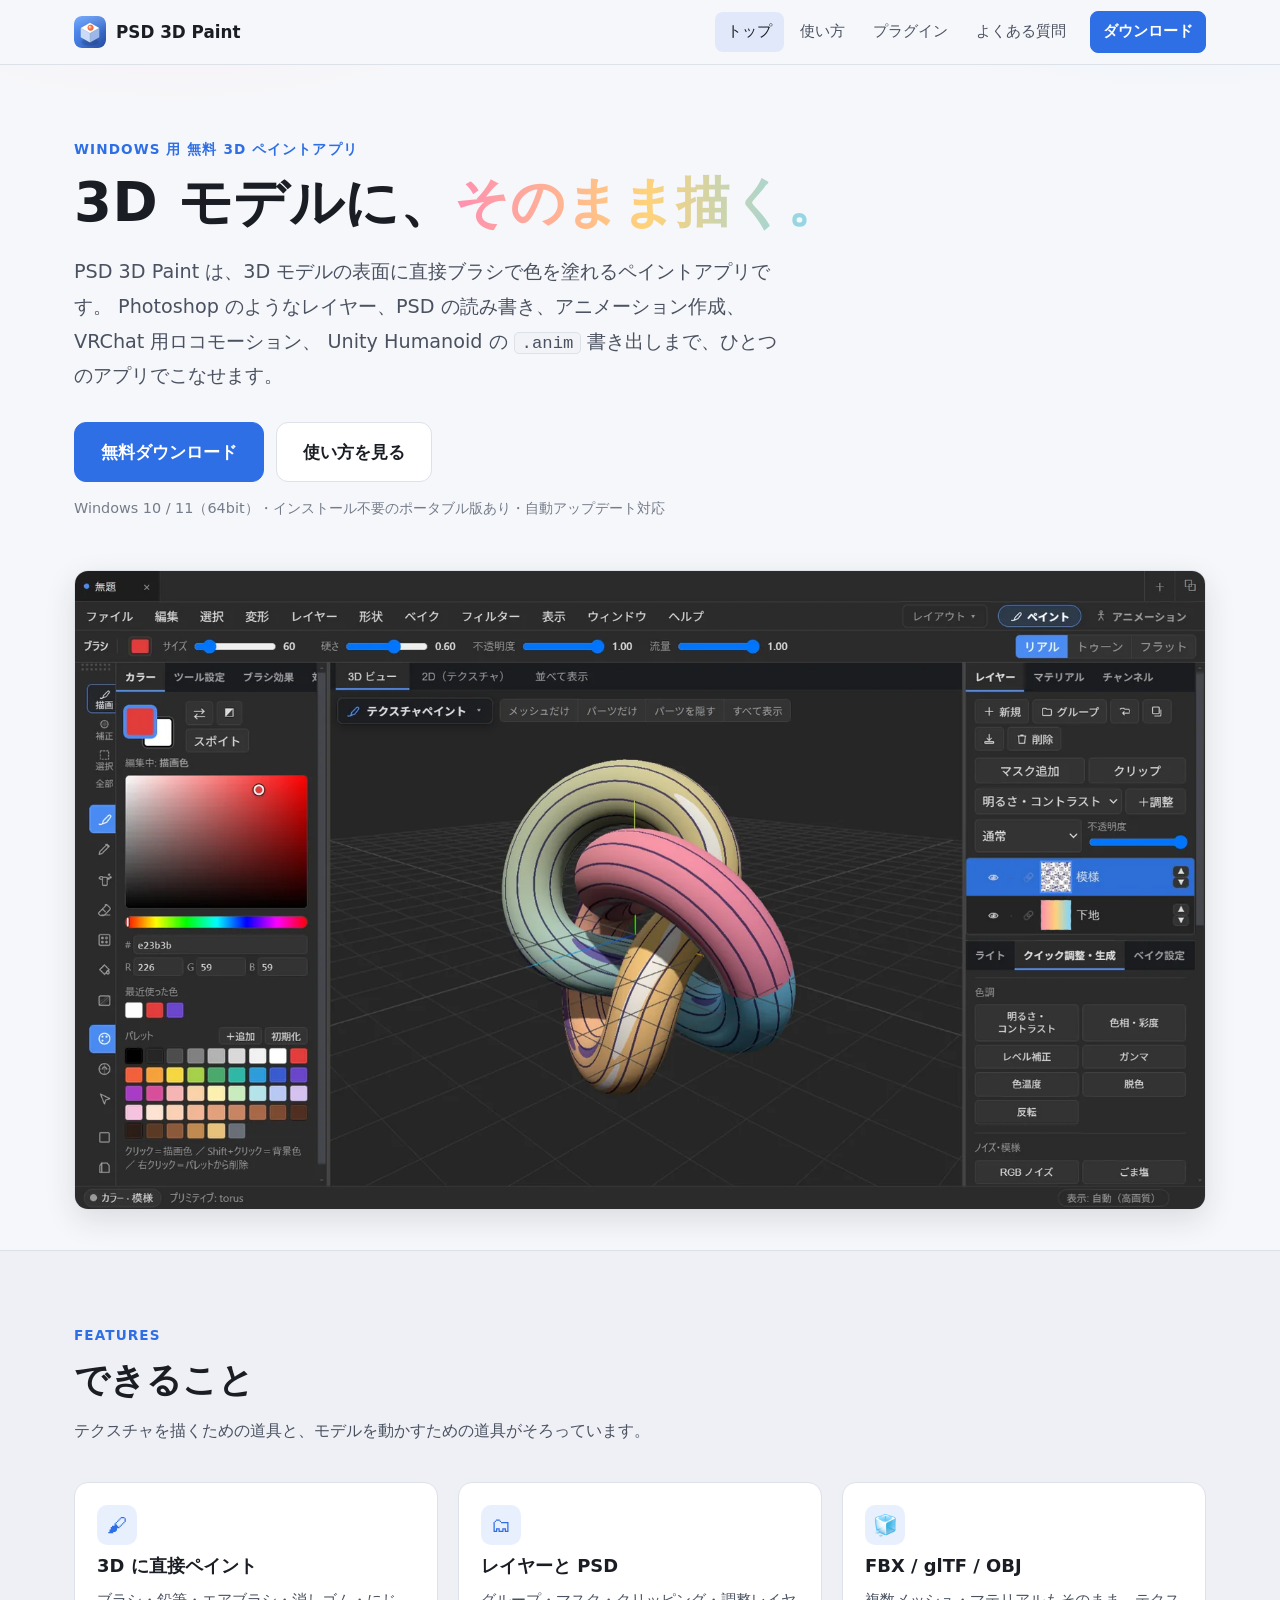
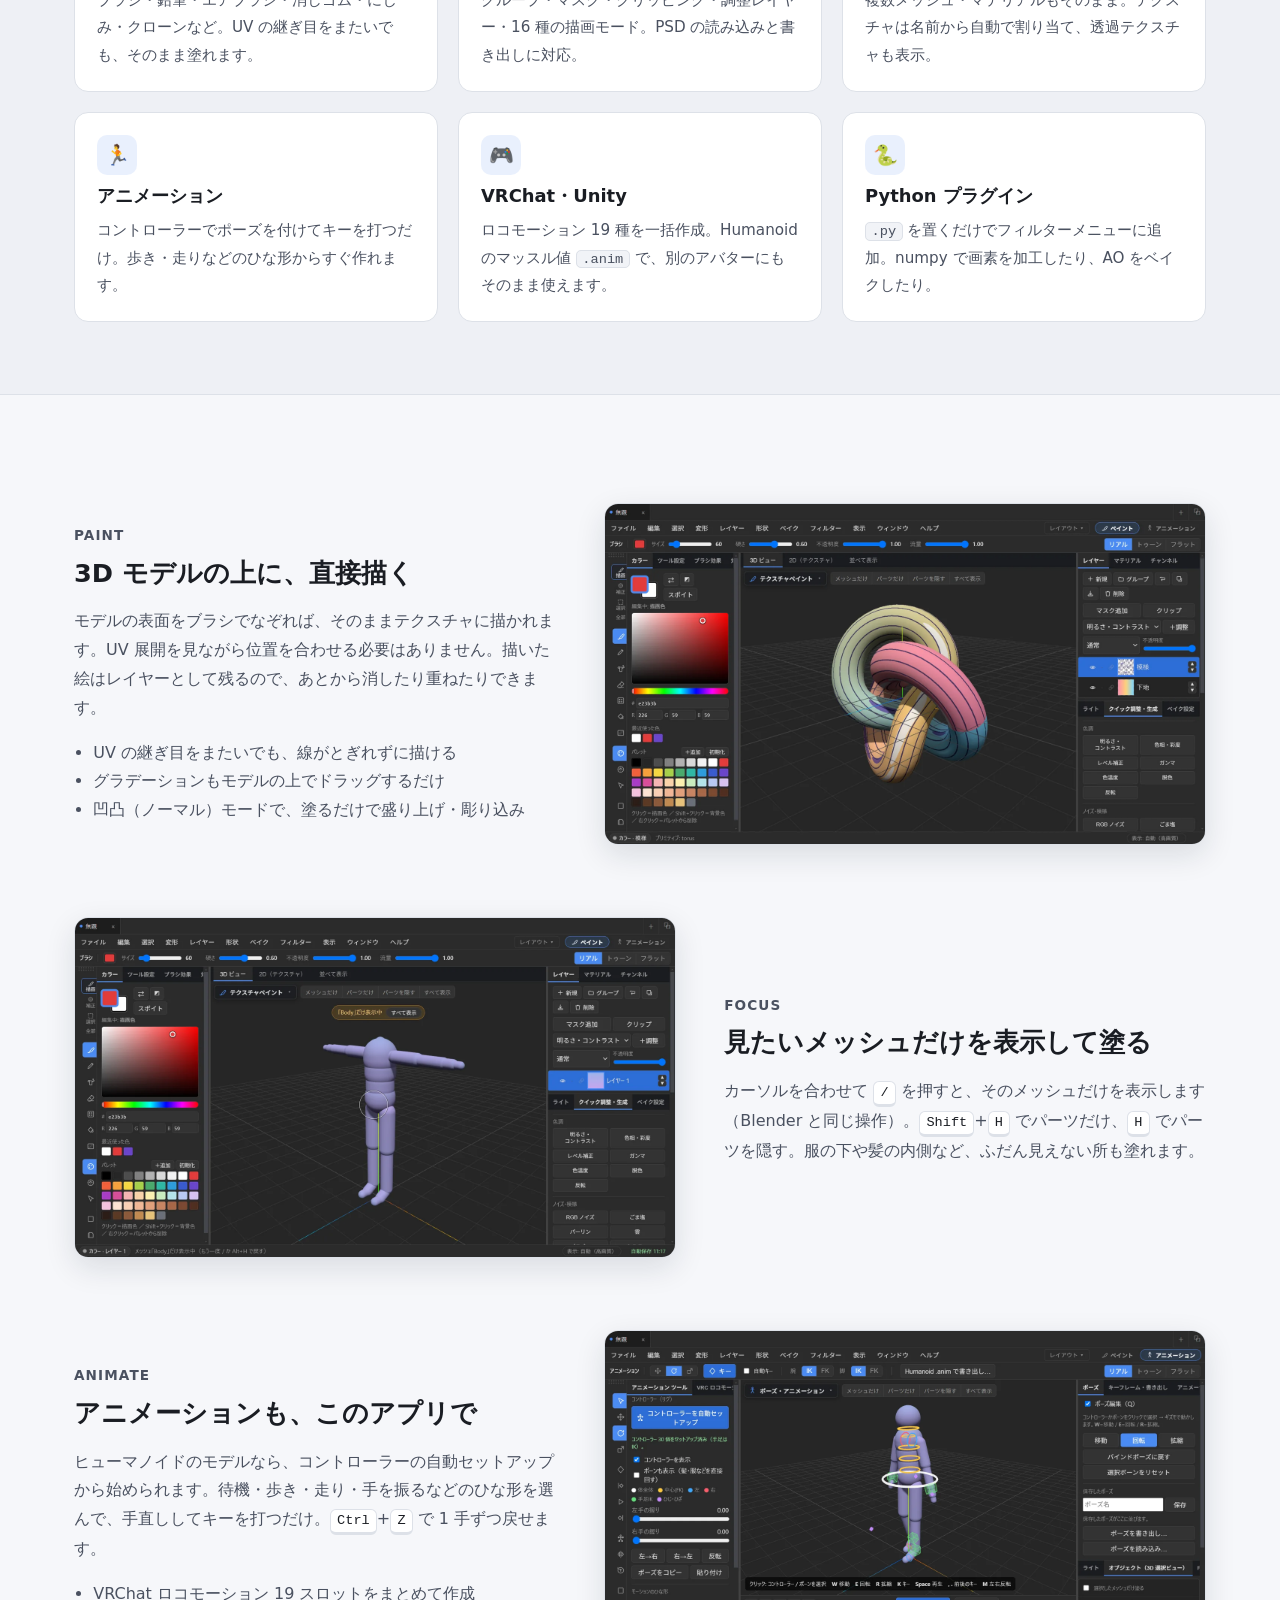
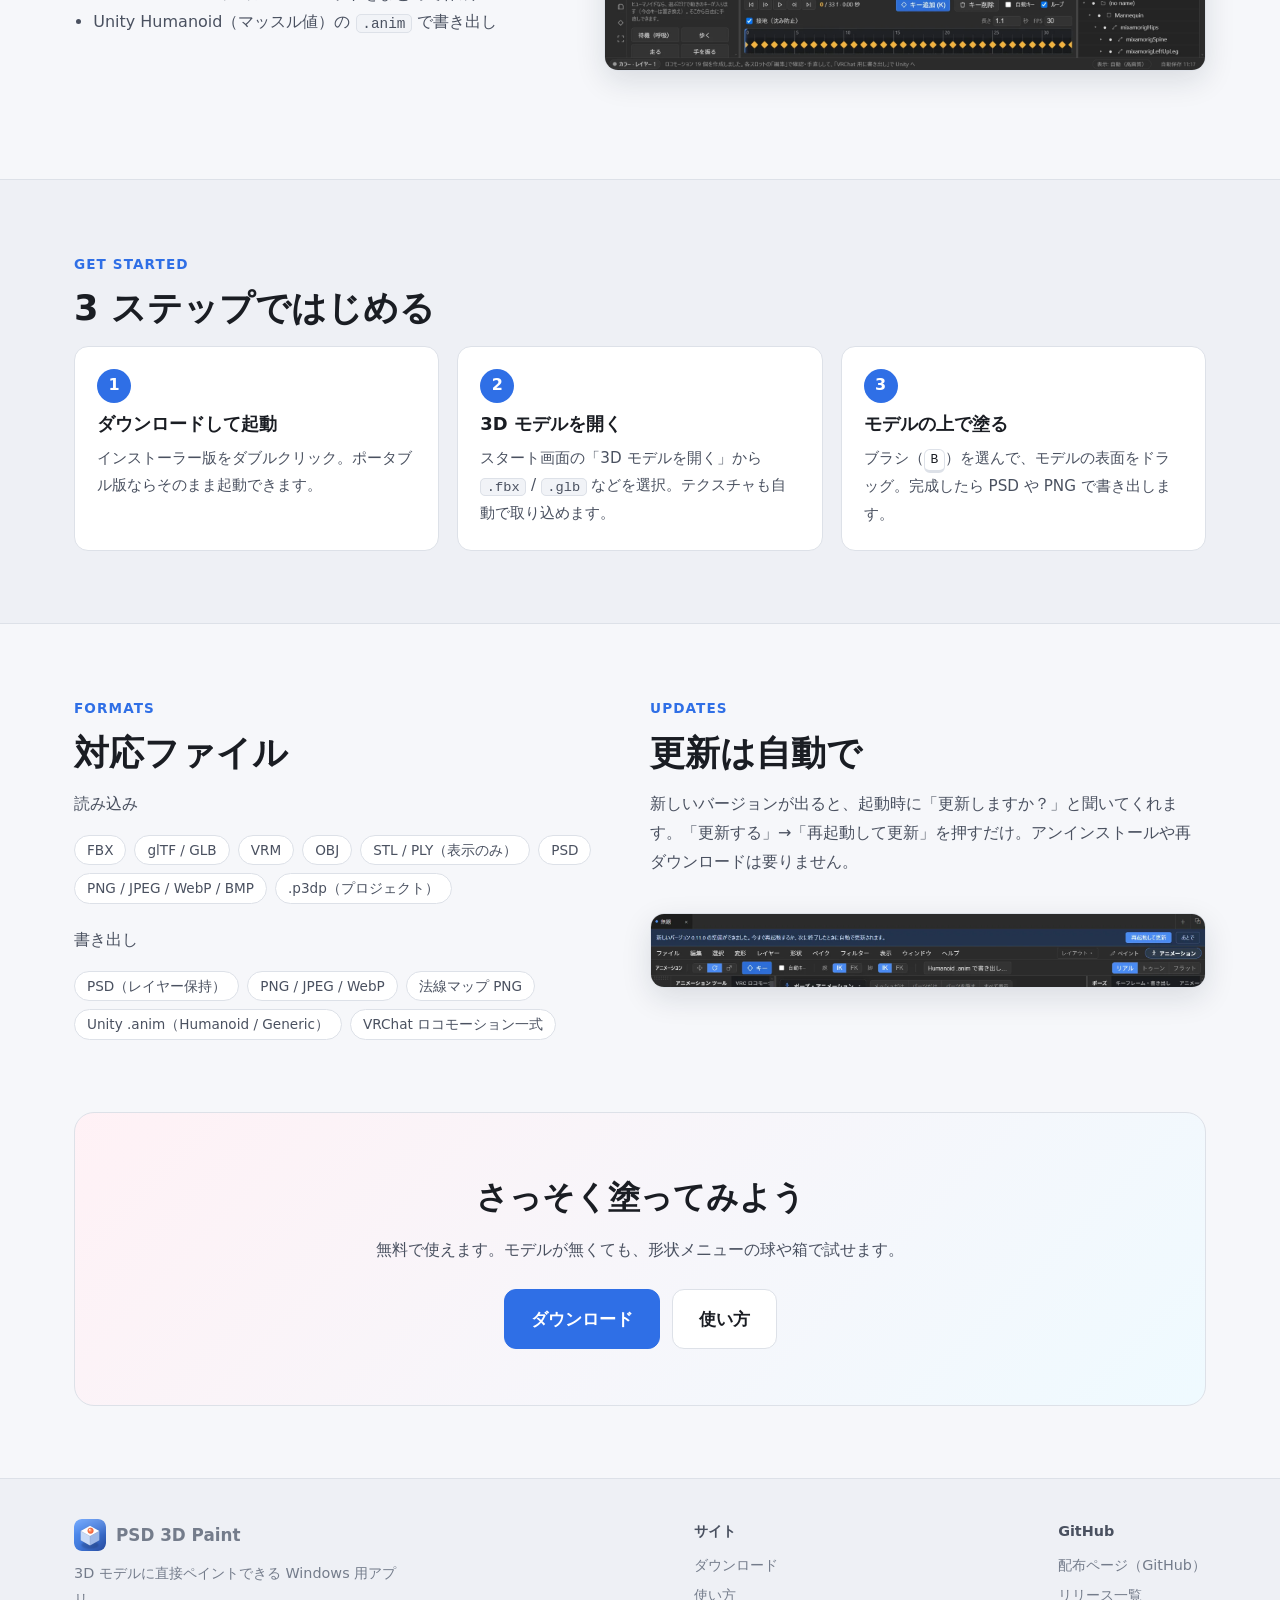
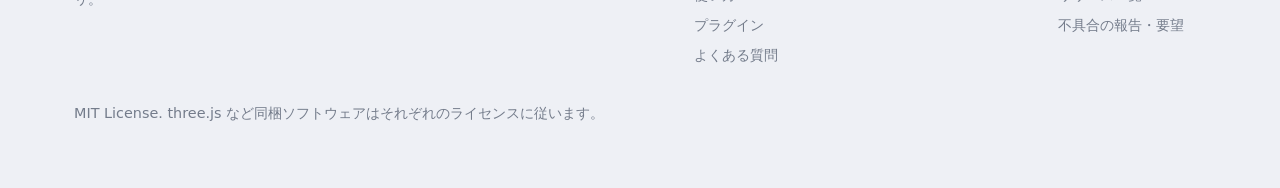
==== commit 93e06bcb: "Website (PSD 3D Paint 0.12.1)" ====
--- a/index.html
+++ b/index.html
@@ -16,7 +16,7 @@
 <body>
   <header class="site-header">
     <div class="wrap">
-      <a class="brand" href="index.html"><img src="images/icon-256.png" alt="" />PSD 3D Paint</a>
+      <a class="brand" href="index.html"><img data-img="icon" src="images/icon-256.png" alt="" />PSD 3D Paint</a>
       <button class="nav-toggle" aria-label="メニュー" aria-expanded="false">☰</button>
       <nav class="nav">
         <a href="index.html" class="active">トップ</a>
@@ -44,7 +44,7 @@
         </div>
         <p class="meta">Windows 10 / 11（64bit）・インストール不要のポータブル版あり・自動アップデート対応</p>
         <div class="hero-shot shot">
-          <img src="images/hero-paint.webp" width="1600" height="904" alt="PSD 3D Paint のペイント画面。中央の 3D ビューにグラデーションと模様が塗られた結び目の形のモデル、左にカラーパネル、右にレイヤーパネル。" />
+          <img data-img="hero" src="images/hero-paint.webp" width="1600" height="904" alt="PSD 3D Paint のペイント画面。中央の 3D ビューにグラデーションと模様が塗られた結び目の形のモデル、左にカラーパネル、右にレイヤーパネル。" />
         </div>
       </div>
     </section>
@@ -70,15 +70,15 @@
         <div class="feature">
           <div class="text">
             <p class="eyebrow">Paint</p>
-            <h3>3D と 2D を並べて、同じ絵を描く</h3>
-            <p>3D ビューで塗った内容は、すぐ 2D（テクスチャ）ビューにも反映されます。細かい所は 2D で、形に沿った所は 3D で。どちらも同じレイヤー・同じ取り消し履歴を共有します。</p>
+            <h3>3D モデルの上に、直接描く</h3>
+            <p>モデルの表面をブラシでなぞれば、そのままテクスチャに描かれます。UV 展開を見ながら位置を合わせる必要はありません。描いた絵はレイヤーとして残るので、あとから消したり重ねたりできます。</p>
             <ul>
-              <li>グラデーションは 3D の位置で塗れるので、UV の島をまたいでもきれいにつながる</li>
+              <li>UV の継ぎ目をまたいでも、線がとぎれずに描ける</li>
+              <li>グラデーションもモデルの上でドラッグするだけ</li>
               <li>凹凸（ノーマル）モードで、塗るだけで盛り上げ・彫り込み</li>
-              <li>AO・影・法線をテクスチャへベイク</li>
             </ul>
           </div>
-          <div class="shot"><img src="images/split-view.webp" width="1600" height="904" loading="lazy" alt="3D ビューと 2D テクスチャビューを並べて表示した画面" /></div>
+          <div class="shot"><img data-img="paint" src="images/hero-paint.webp" width="1600" height="904" loading="lazy" alt="3D モデルに直接ペイントしている画面" /></div>
         </div>
 
         <div class="feature rev">
@@ -87,7 +87,7 @@
             <h3>見たいメッシュだけを表示して塗る</h3>
             <p>カーソルを合わせて <kbd>/</kbd> を押すと、そのメッシュだけを表示します（Blender と同じ操作）。<kbd>Shift</kbd>+<kbd>H</kbd> でパーツだけ、<kbd>H</kbd> でパーツを隠す。服の下や髪の内側など、ふだん見えない所も塗れます。</p>
           </div>
-          <div class="shot"><img src="images/isolate-mesh.webp" width="1600" height="904" loading="lazy" alt="メッシュ「Body」だけを表示している 3D ビュー" /></div>
+          <div class="shot"><img data-img="isolate" src="images/isolate-mesh.webp" width="1600" height="904" loading="lazy" alt="メッシュ「Body」だけを表示している 3D ビュー" /></div>
         </div>
 
         <div class="feature">
@@ -100,7 +100,7 @@
               <li>Unity Humanoid（マッスル値）の <code>.anim</code> で書き出し</li>
             </ul>
           </div>
-          <div class="shot"><img src="images/anim-workspace.webp" width="1600" height="904" loading="lazy" alt="アニメーション ワークスペース。人形のモデルが歩くポーズで、下にキーフレームのタイムライン" /></div>
+          <div class="shot"><img data-img="anim" src="images/anim-workspace.webp" width="1600" height="904" loading="lazy" alt="アニメーション ワークスペース。人形のモデルが歩くポーズで、下にキーフレームのタイムライン" /></div>
         </div>
       </div>
     </section>
@@ -138,7 +138,7 @@
             <p class="eyebrow">Updates</p>
             <h2 class="title">更新は自動で</h2>
             <p class="sub">新しいバージョンが出ると、起動時に「更新しますか？」と聞いてくれます。「更新する」→「再起動して更新」を押すだけ。アンインストールや再ダウンロードは要りません。</p>
-            <div class="shot"><img src="images/update-banner.webp" width="1600" height="211" loading="lazy" alt="「新しいバージョンの準備ができました」と表示された更新バー" /></div>
+            <div class="shot"><img data-img="update" src="images/update-banner.webp" width="1600" height="211" loading="lazy" alt="「新しいバージョンの準備ができました」と表示された更新バー" /></div>
           </div>
         </div>
       </div>
@@ -162,7 +162,7 @@
     <div class="wrap">
       <div class="cols">
         <div>
-          <a class="brand" href="index.html"><img src="images/icon-256.png" alt="" />PSD 3D Paint</a>
+          <a class="brand" href="index.html"><img data-img="icon" src="images/icon-256.png" alt="" />PSD 3D Paint</a>
           <p style="margin:10px 0 0;max-width:340px">3D モデルに直接ペイントできる Windows 用アプリ。</p>
         </div>
         <div><h4>サイト</h4><ul><li><a href="download.html">ダウンロード</a></li><li><a href="guide.html">使い方</a></li><li><a href="plugins.html">プラグイン</a></li><li><a href="faq.html">よくある質問</a></li></ul></div>
@@ -172,6 +172,7 @@
     </div>
   </footer>
   <script src="assets/config.js"></script>
+  <script src="assets/images.js"></script>
   <script src="assets/site.js"></script>
 </body>
 </html>
